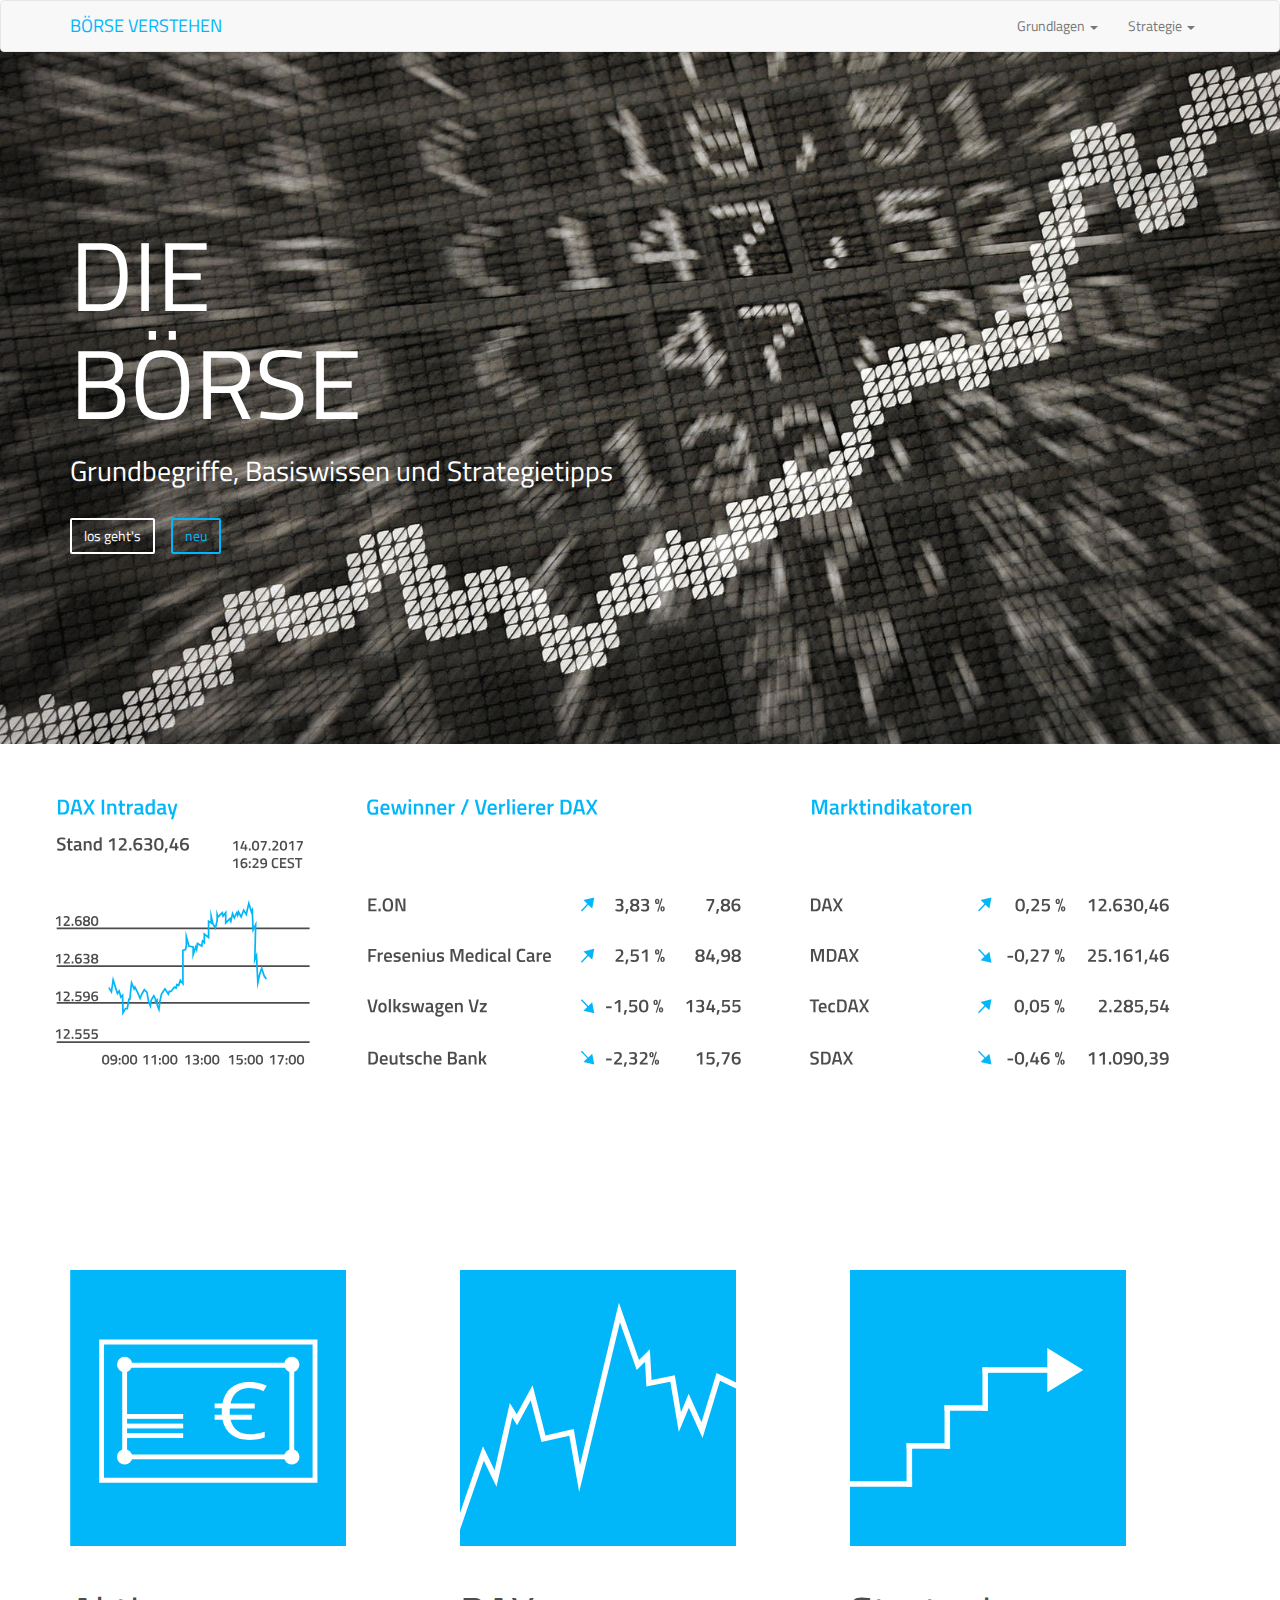
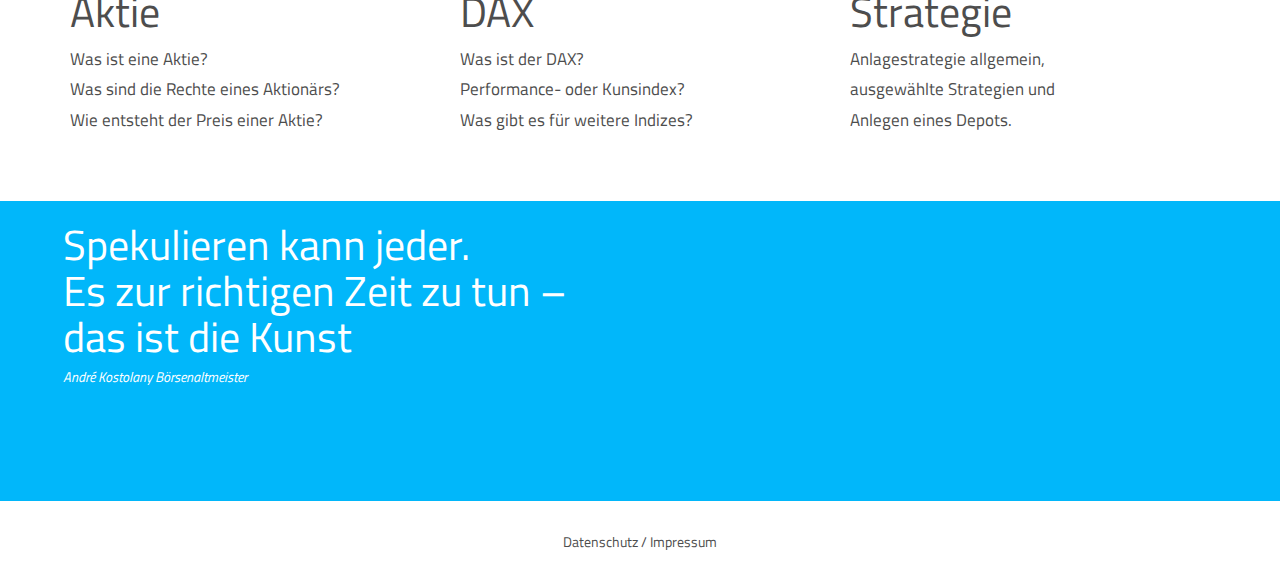
==== index.html @ 1d105162 "boersenseite" ====
<!DOCTYPE html>
<html lang="de">
   <head>
    <meta charset="UTF-8">
	<meta http-equiv="X-UA-Compatible" content="IE=edge">
	<meta name="viewport" content="width=device-width, initial-scale=1">
    <title>Boerse-verstehen</title>
    <!-- Bootstrap -->
	<link href="css/bootstrap.css" rel="stylesheet">
	<link href="css/style.css" rel="stylesheet" type="text/css">
	<link href="https://fonts.googleapis.com/css?family=Titillium+Web:300i,400" rel="stylesheet"> 
	<link href="animate.css" rel="stylesheet" type="text/css">
  </head>
  
  <body>
  <nav class="navbar navbar-default">
  <div class="container">
      <!-- Brand and toggle get grouped for better mobile display -->
      <div class="navbar-header">
        <button type="button" class="navbar-toggle collapsed" data-toggle="collapse" data-target="#defaultNavbar1" aria-expanded="false"><span class="sr-only">Toggle navigation</span><span class="icon-bar"></span><span class="icon-bar"></span><span class="icon-bar"></span></button>
        <a class="navbar-brand" href="#">BÖRSE VERSTEHEN</a></div>
      <!-- Collect the nav links, forms, and other content for toggling -->
      
    <div class="collapse navbar-collapse" id="defaultNavbar1">
      <ul class="nav navbar-nav navbar-right">
          <li class="dropdown"><a href="#" class="dropdown-toggle" data-toggle="dropdown" role="button" aria-haspopup="true" aria-expanded="false">Grundlagen
           <span class="caret"></span></a>
            <ul class="dropdown-menu">
              <li><a href="Boerse.html">Börse</a></li>
              <li><a href="Dax.html">DAX</a></li>
              <li><a href="Aktie.html">Aktie</a></li>
              <li><a href="Anleihe.html">Anlage</a></li>
              <li><a href="Fond.html">Fonds</a></li>
              
            </ul>
          </li>
          <li class="dropdown"><a href="#" class="dropdown-toggle" data-toggle="dropdown" role="button" aria-haspopup="true" aria-expanded="false">Strategie
           <span class="caret"></span></a>
            <ul class="dropdown-menu">
              <li><a href="depot.html">Depot</a></li>
              <li><a href="strategie.html">Einstieg</a></li>
              
            </ul>
          </li>
        </ul>
        
      </div>
  </div>
  </nav>
  
  
 
 <div class="container-fluid bg-1 text-center"> 
   <div class="container">
   	
     <h1>	DIE <br>
     		BÖRSE 
     </h1>
     	<h2>Grundbegriffe, Basiswissen und Strategietipps
     		<br> 
     		<br> 
     		<a href="Boerse.html"><button type="button" class="btn btn-default">los geht's </button>  </a> 
     		<a href="depot.html"> <button type="button" class="btn btn-default boot">neu</button></a>
     	</h2>
     
     
 </div>
 </div>
 
 
 
 
<div class="container aktuell">
	
</div>
 
<div class="container aktuell2">
	
</div>
  
<div class="container aktuell3">
	
</div>

 <div class="container uebersicht">
 	 
 	 <div class="row">
 	 <div class="col-sm-4">
 	   <a href="Aktie.html"> <img src="img/Aktien.svg" alt="Aktie" class="center-block img-responsive " style="width:100%"> </a>
 	   <h3> Aktie</h3>
 	   <p>Was ist eine Aktie? <br>
Was sind die Rechte eines Aktionärs? <br>	
Wie entsteht der Preis einer Aktie?  </p>
    </div>
    <div class="col-sm-4">
      
      <a href="Dax.html"><img src="img/Dax.svg" alt="Fassbrause" class="center-block img-responsive" style="width:100%"> </a>
      <h3> DAX</h3>
      <p>Was ist der DAX? <br>
      Performance- oder Kunsindex? <br>
      Was gibt es für weitere Indizes? <br>
</p>
    </div>
    <div class="col-sm-4">
      
      <a href="strategie.html"> <img src="img/Strategie.svg" alt="bierbuckelfest" class="center-block img-responsive" style="width:100%"> </a>
      <h3> Strategie</h3>
      <p>Anlagestrategie allgemein, <br>
      ausgewählte Strategien und <br>
      Anlegen eines Depots.
       </p>
    </div>
  
  </div>
  </div>
  
  <div class="container-fluid zitat">
  <div class="container">
   <h2>Spekulieren kann jeder. <br>
Es zur richtigen Zeit zu tun – <br>
das ist die Kunst
</h2>
   <h5> André Kostolany Börsenaltmeister</h5>
   </div>
	  </div>
<footer>
   <div class="container-fluid footer text-center">
    	<a href="datim.html">Datenschutz / Impressum</a>
    </div>
</footer>
<!-- jQuery (necessary for Bootstrap's JavaScript plugins) --> 
	<script src="js/jquery-1.11.3.min.js"></script>

	<!-- Include all compiled plugins (below), or include individual files as needed --> 
	<script src="js/bootstrap.js"></script>
  </body>
</html>
---- css/style.css ----
@charset "UTF-8";

body {
	font-family: 'Titillium Web', sans-serif;
	line-height: 1.8;
	color: #4d4d4d;
	background-color: #FFFFFF;
}

.navbar-default .navbar-brand {
  color: #01B7FA;
}
.navi-unten img {
	padding-left: 0em;
	
}
.navi-unten {
	margin-top: 2em;
	
}
/*button*/
.btn {
  display: inline-block;
  padding: 6px 12px;
  margin-bottom: 0;
  margin-right: 10px;
  font-size: 14px;
  font-weight: normal;
  line-height: 1.42857143;
  text-align: center;
  white-space: nowrap;
  vertical-align: middle;
  -ms-touch-action: manipulation;
      touch-action: manipulation;
  cursor: pointer;
  -webkit-user-select: none;
     -moz-user-select: none;
      -ms-user-select: none;
          user-select: none;
  background-image: none;
	background-color: transparent;
  border: 2px solid white ;
  border-radius: 2px;
 color: white;
 
}
.btn:hover,
.btn:focus,
.btn.focus {
  color: #01B7FA;
  text-decoration: none;
}
	
.navbar-default .navbar-brand {
  color: #01B7FA;
}
.boot{
color: #01B7FA;	
border: 2px solid #01B7FA ;
}
.zitat {
	background-color: #01B7FA;
	margin-top: 4em;
}

.aktuell img {
   	padding: 6em;
	padding-left:0em;
	padding-bottom: 3em;
}
.h5,h5 {
	font-style: italic;
	color: #fff;
}
/* for mobile */
@media only screen and (max-width: 415px ) {
	.aktuell {
	background-image: url(../img/aktueller-stand-mobile01.svg);
	height: 300px;
	background-size: contain;
	background-repeat: no-repeat;
	margin-top: 1em;
		padding-right:2em;
	
}
		.aktuell2 {
	background-image: url(../img/aktueller-stand-mobile02.svg);
	height: 300px;
	background-size: contain;
	background-repeat: no-repeat;

			padding-right:2em;
	
		}
		.aktuell3 {
	background-image: url(../img/aktueller-stand-mobile03.svg);
	height: 300px;
	background-size: contain;
	background-repeat: no-repeat;
	
			padding-right:2em;
	
		}
	.gruppe img{
	padding-left:0px;
	margin-top: 2em;
}
	.bg-1 {
	height:400px;
	background-color: #DEDEDE;
	background-image: url(../img/header.png);
	background-size: cover;
	background-repeat: no-repeat;
		margin-top: -2em;
	
}
.container-fluid.bg-1.text-center h1 {
	padding-top: 1em;
	color: #ffffff;
	font-size: 3.8em;
	text-align: left;
	
}
	.container-fluid.bg-1.text-center h2 {
	color: #ffffff;
	font-size: 1.4em;
	text-align: left;
	
}
	.zitat  {
	height: 200px;
	margin-top: 2em;
		padding-left: 0px;
	}
	.zitat h2, .h2 {
		font-size: 1.4em;
		/*margin-top: -0.3em;*/
		color: #fff;
		
	}
	
	.headerbild {
		background-image: url( ../img/Aktie-header.png);
		height: 10em;
		background-size: cover;
		background-repeat: no-repeat;
		margin-top: -2em;
		
	
	}
	.headerbild2 {
		background-image: url( ../img/Boerse-header.png);
		height: 10em;
		background-size: cover;
		background-repeat: no-repeat;
		margin-top: -2em;
		
	
	}
	.headerbild3 {
		background-image: url( ../img/anlage-header.png);
		height: 10em;
		background-size: cover;
		background-repeat: no-repeat;
		margin-top: -2em;
		
	
	}
	.headerbild4 {
		background-image: url( ../img/Dax-header.png);
		height: 10em;
		background-size: cover;
		background-repeat: no-repeat;
		margin-top: -2em;	
	}
	.headerbild5 {
		background-image: url(  ../img/Fond-header.png);
		height: 10em;
		background-size: cover;
		background-repeat: no-repeat;
		margin-top: -2em;	
	}
	.headerbild6 {
		background-image: url( ../img/depot-header.png);
		height: 10em;
		background-size: cover;
		background-repeat: no-repeat;
		margin-top: -2em;	
	}
	.headerbild7 {
		background-image: url( ../img/strategie-header.png);
		height: 10em;
		background-size: cover;
		background-repeat: no-repeat;
		margin-top: -2em;	
	}
	.headerbild8 {
		background-image: url( ../img/im-header.png);
		height: 10em;
		background-size: cover;
		background-repeat: no-repeat;
		margin-top: -2em;	
	}
}
/* for tablet */

	@media only screen and (min-width: 415px ) {
	.aktuell {
	background-image: url(../img/aktueller-stand-mobile01.svg);
	height: 400px;
	background-size: contain;
	background-repeat: no-repeat;
	margin-top: 2em;
	
}
	.aktuell2 {
	background-image: url(../img/aktueller-stand-mobile02.svg);
	height: 400px;
	background-size: contain;
	background-repeat: no-repeat;
	margin-top: 1em;
	
		
		}
	.aktuell3 {
	background-image: url(../img/aktueller-stand-mobile03.svg);
	height: 400px;
	background-size: contain;
	background-repeat: no-repeat;
	margin-top: 1em;
	
		}
		
	.gruppe img{
	padding-left:0px;
	margin-top: 2em;
}
		
		.bg-1 {
	height:400px;
	background-color: #DEDEDE;
	background-image: url(../img/header.png);
	background-size: cover;
	background-repeat: no-repeat;
			margin-top: -2em;
	
	
}

.container-fluid.bg-1.text-center h1 {
	padding-top: 1.4em;
	color: #ffffff;
	font-size: 4em;
	text-align: left;
	
}
	.container-fluid.bg-1.text-center h2 {
	color: #ffffff;
	font-size: 1.6em;
	text-align: left;
	
}
	.zitat {
	height: 200px;
		padding-left: 0px;
	
}
	.zitat h2, .h2 {
		font-size: 2em;
		/*margin-top: -0.3em;*/
		color: #fff;
		}
	.headerbild {
		background-image: url( ../img/Aktie-header.png);
		height: 14em;
		background-size: cover;
		background-repeat: no-repeat;
		margin-top: -2em;
		}
		.headerbild2 {
		background-image: url( ../img/Boerse-header.png);
		height: 14em;
		background-size: cover;
		background-repeat: no-repeat;
		margin-top: -2em;
		}
		.headerbild3 {
		background-image: url( ../img/anlage-header.png);
		height: 14em;
		background-size: cover;
		background-repeat: no-repeat;
		margin-top: -2em;
		}
		.headerbild4 {
		background-image: url( ../img/Dax-header.png);
		height: 14em;
		background-size: cover;
		background-repeat: no-repeat;
		margin-top: -2em;
		}
		.headerbild5 {
		background-image: url(  ../img/Fond-header.png);
		height: 14em;
		background-size: cover;
		background-repeat: no-repeat;
		margin-top: -2em;
		}.headerbild6 {
		background-image: url( ../img/depot-header.png);
		height: 14em;
		background-size: cover;
		background-repeat: no-repeat;
		margin-top: -2em;
		}
		.headerbild7 {
		background-image: url( ../img/strategie-header.png);
		height: 14em;
		background-size: cover;
		background-repeat: no-repeat;
		margin-top: -2em;
		}
			.headerbild8 {
		background-image: url( ../img/im-header.png);
		height: 14em;
		background-size: cover;
		background-repeat: no-repeat;
		margin-top: -2em;
		}
	
	

}
/* for desktop */
	@media only screen and (min-width: 967px ) {
	
	.aktuell {
	background-image: url(../img/aktueller-stand-02.svg);
	height: 400px;
	background-size: contain;
		background-repeat: no-repeat;
	margin-top: 3em;
	
}	
	.aktuell2{
	display:none;
		}
		
	.aktuell3{
	display:none;
		}
	.gruppe img{
	margin-left:1em;
	margin-top: 1em;
}
		.bg-1 {
	height:700px;
	background-color: #DEDEDE;
	background-image: url(../img/header.png);
	background-size: cover;
	background-repeat: no-repeat;
			margin-top: -2em;
		
	
}

.container-fluid.bg-1.text-center h1 {
	padding-top: 1.6em;
	color: #ffffff;
	font-size: 7em;
	text-align: left;
	
}
	.container-fluid.bg-1.text-center h2 {
	color: #ffffff;
	font-size: 2em;
	text-align: left;
	
}
	.zitat {
	height:300px;
	padding-left: 0px;
	
}
	.zitat h2, .h2 {
		font-size: 3em;
		/*margin-top: -0.3em;*/
		color: #fff;
		}
	.headerbild {
		background-image: url( ../img/Aktie-header.png);
		height: 16em;
		background-size: cover;
		background-repeat: no-repeat;
		margin-top: -2em;
		}
		.headerbild2 {
		background-image: url( ../img/Boerse-header.png);
		height: 16em;
		background-size: cover;
		background-repeat: no-repeat;
		margin-top: -2em;
		}
		.headerbild3 {
		background-image: url( ../img/anlage-header.png);
		height: 16em;
		background-size: cover;
		background-repeat: no-repeat;
		margin-top: -2em;
		}
		.headerbild4 {
		background-image: url( ../img/Dax-header.png);
		height: 16em;
		background-size: cover;
		background-repeat: no-repeat;
		margin-top: -2em;
		}
		.headerbild5 {
		background-image: url( ../img/Fond-header.png);
		height: 16em;
		background-size: cover;
		background-repeat: no-repeat;
		margin-top: -2em;
		}
		.headerbild6 {
		background-image: url( ../img/depot-header.png);
		height: 16em;
		background-size: cover;
		background-repeat: no-repeat;
		margin-top: -2em;
		}
		.headerbild7 {
		background-image:  url( ../img/strategie-header.png);
		height: 16em;
		background-size: cover;
		background-repeat: no-repeat;
		margin-top: -2em;
		}
			.headerbild8 {
		background-image:  url( ../img/im-header.png);
		height: 16em;
		background-size: cover;
		background-repeat: no-repeat;
		margin-top: -2em;
		}
	

}
/* for large desktop */
	@media only screen and (min-width: 1500px ) {
	
	.aktuell {
	background-image: url(../img/aktueller-stand-02.svg);
	height: 400px;
	background-size: contain;
	background-repeat: no-repeat;
	margin-top: 3em;
	
}
	.aktuell2{
	display:none;
		}
		
	.aktuell3{
	display:none;
		}
		
	.gruppe img{
	margin-left:1em;
	margin-top: 1em;
}
		.bg-1 {
	height:800px;
	background-color: #DEDEDE;
	background-image: url(../img/header.png);
	background-size: cover;
	background-repeat: no-repeat;
			margin-top: -2em;
		
	
}

	.container-fluid.bg-1.text-center h1 {
	padding-top: 2em;
	color: #ffffff;
	font-size: 7em;
	text-align: left;
	
}
	.container-fluid.bg-1.text-center h2 {
	color: #ffffff;
	font-size: 2em;
	text-align: left;
	
}
	.headerbild {
		background-image: url( ../img/Aktie-header.png);
		height: 22em;
		background-size: cover;
		background-repeat: no-repeat;
		margin-top: -2em;
	
	}
		.headerbild2 {
		background-image: url( ../img/Boerse-header.png);
		height: 22em;
		background-size: cover;
		background-repeat: no-repeat;
		margin-top: -2em;
	}
		
		.headerbild3 {
		background-image: url( ../img/anlage-header.png);
		height: 22em;
		background-size: cover;
		background-repeat: no-repeat;
		margin-top: -2em;
	}
		.headerbild4 {
		background-image: url( ../img/Dax-header.png);
		height: 22em;
		background-size: cover;
		background-repeat: no-repeat;
		margin-top: -2em;
	}
		.headerbild5 {
		background-image: url(../img/Fond-header.png);
		height: 22em;
		background-size: cover;
		background-repeat: no-repeat;
		margin-top: -2em;
	}
		.headerbild6 {
		background-image: url( ../img/depot-header.png);
		height: 22em;
		background-size: cover;
		background-repeat: no-repeat;
		margin-top: -2em;
	}
		.headerbild7 {
		background-image:  url( ../img/strategie-header.png);
		height: 22em;
		background-size: cover;
		background-repeat: no-repeat;
		margin-top: -2em;
	}
		.headerbild8 {
		background-image:  url( ../img/im-header.png);
		height: 22em;
		background-size: cover;
		background-repeat: no-repeat;
		margin-top: -2em;
	}

}

.uebersicht .center-block, img {
   	padding: 6em;
	padding-left:0em;
	padding-bottom: 3em;
}
.uebersicht h3, .h3{
	color:#4d4d4d;
	font-size: 3em;
	margin-top: 0px;
}
.uebersicht p, .p{
	color:#4d4d4d;
	font-size: 1.2em;
}




/* collapse */
.panel-default > .panel-heading {
 	background-color: transparent;
    border-color: transparent;
}
.panel-default {
   border: none;

}
.panel {
	border:1px solid transparent;
	/*border-bottom:1px solid rgba(77,77,77,1.00); */
	
}
.panel-group .panel {
	border-radius: 0px;
}
.new .img-responsive, img{
	Padding: 0em;
	padding-left: 2em;
    
}

.panel-heading {
	padding-left: 0px;
}
.panel-title {
	margin-bottom: -10px;
}
a:hover, a:focus {
    text-decoration: none;
}
.col-sm-6 {
	padding-left: 0px;
}
.footer {
	padding-top: 2em;
	padding-bottom: 2em;
}
.footer a{
	color:#4d4d4d;
}
a:hover, a:focus {
    color: #4d4d4d;
	text-decoration: none;
}
.panel-title{
	border-bottom: 2px solid rgba(77,77,77,1.00);
}
.panel {
-webkit-box-shadow: 0 1px 1px transparent;
box-shadow: 0 1px 1px transparent;
}

.bild img {
 padding-left: 0em;
	height: 12em;
	margin-bottom:2em;
}

.blau {
	background-color: #01b7fa;
	color: #fff;
	margin-top: 2em;
	margin-bottom: 2em;
}
.blau p{
	padding-top: 2em;
    padding-bottom: 2em;
	padding-left: 2em;
}
.kleinB{
	font-size: 12px;
	margin-top:12px;
}

.navbar-default .navbar-toggle {
    border-color: transparent;
}
.navbar-toggle {
	border-radius: 0px;}
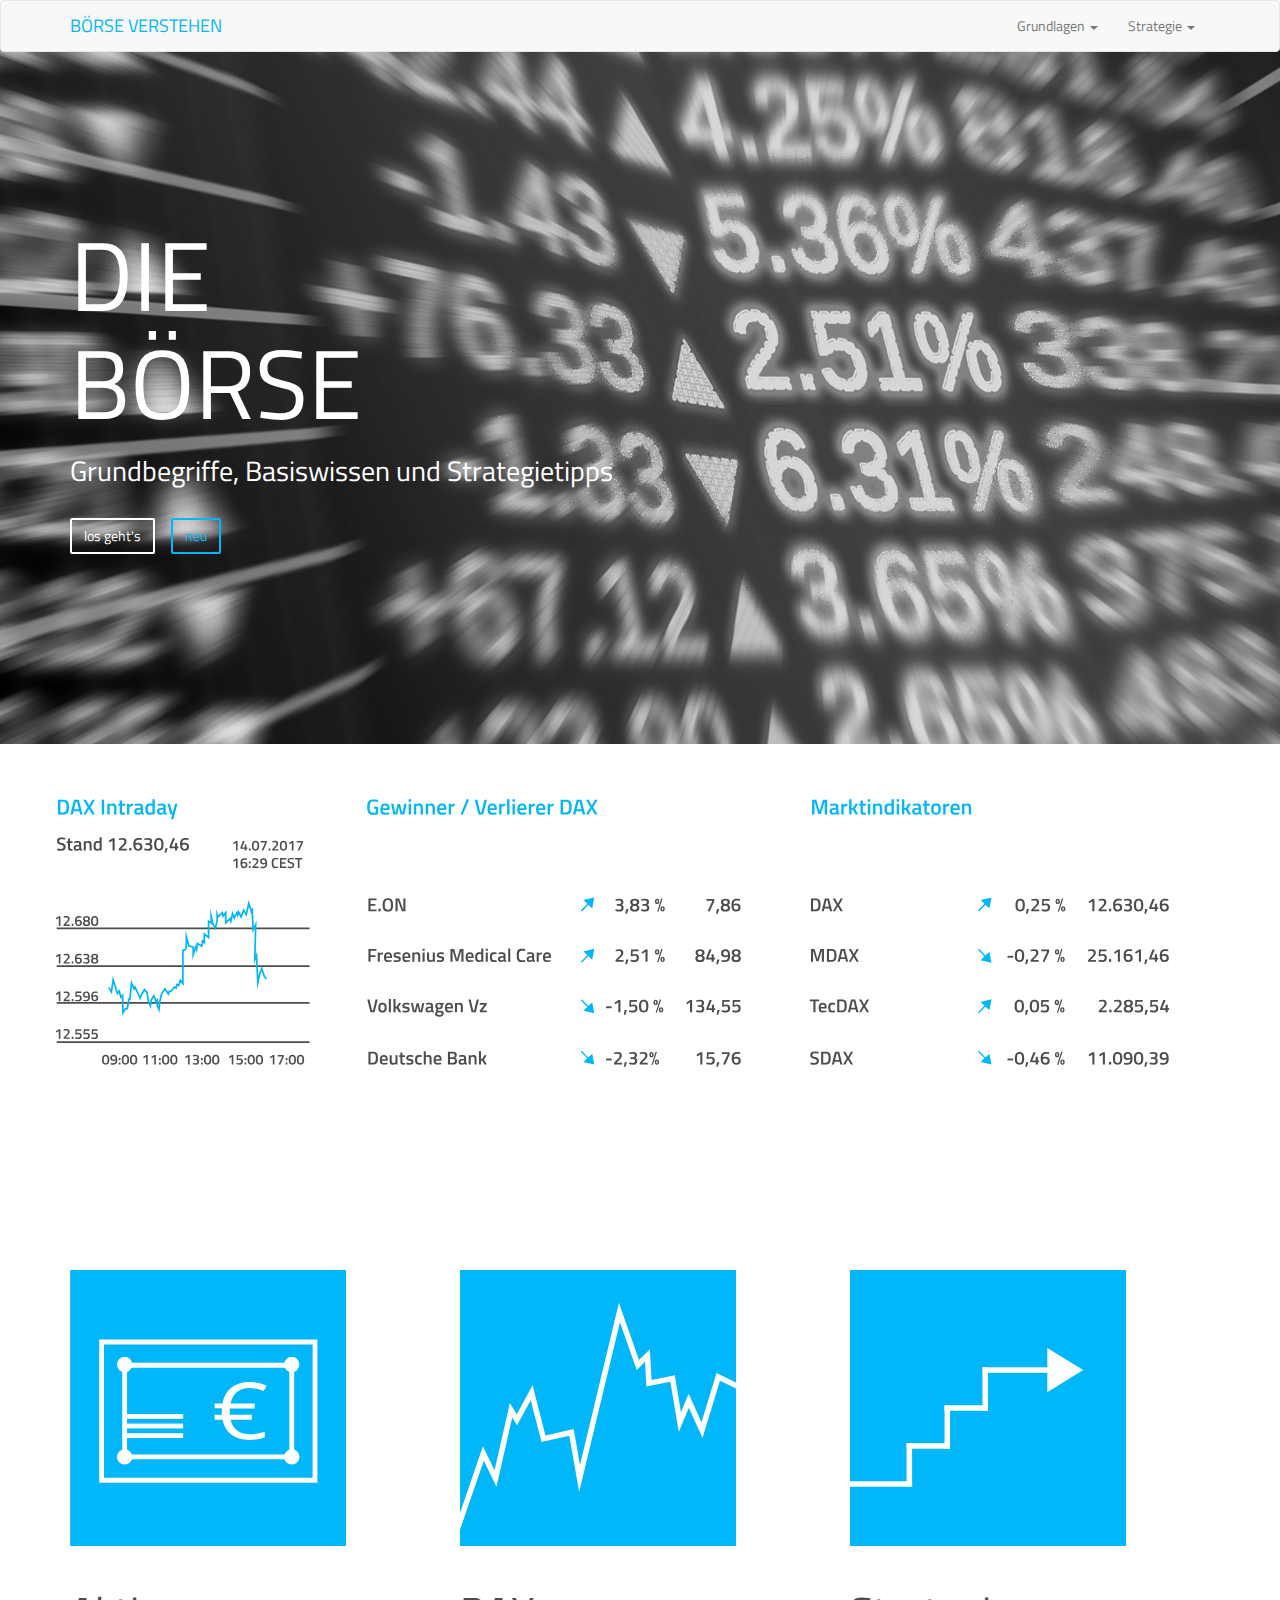
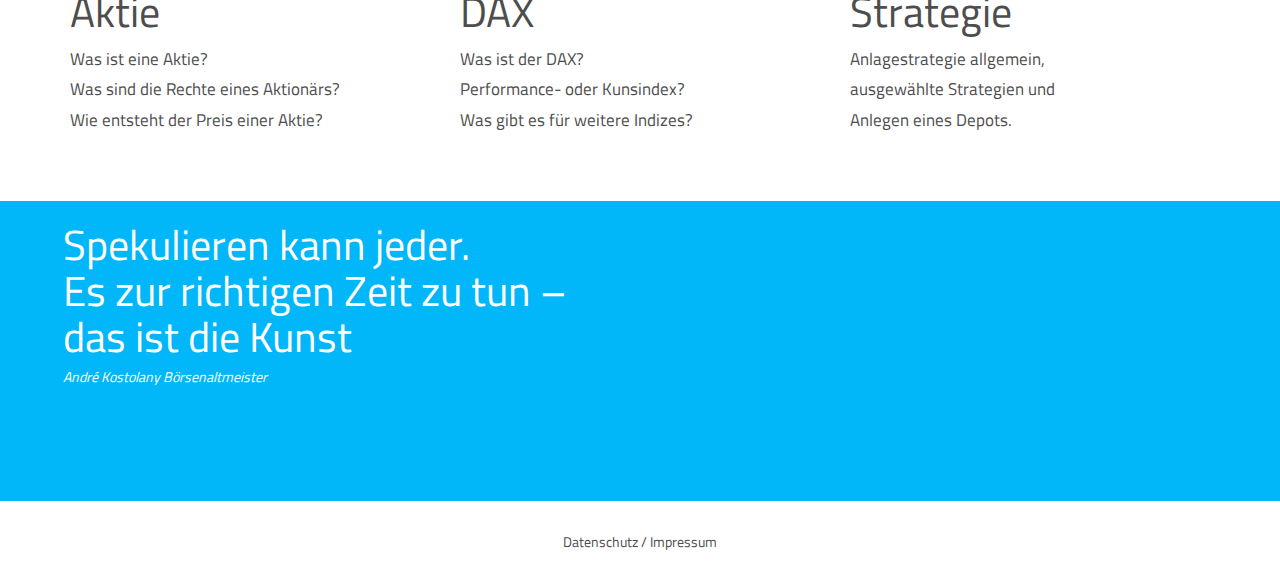
==== commit 4a3e86c0: "delete gf" ====
--- a/index.html
+++ b/index.html
@@ -8,7 +8,6 @@
     <!-- Bootstrap -->
 	<link href="css/bootstrap.css" rel="stylesheet">
 	<link href="css/style.css" rel="stylesheet" type="text/css">
-	<link href="https://fonts.googleapis.com/css?family=Titillium+Web:300i,400" rel="stylesheet"> 
 	<link href="animate.css" rel="stylesheet" type="text/css">
   </head>
   
@@ -134,4 +133,4 @@
 	<!-- Include all compiled plugins (below), or include individual files as needed --> 
 	<script src="js/bootstrap.js"></script>
   </body>
-</html>+</html>
--- a/css/style.css
+++ b/css/style.css
@@ -108,7 +108,7 @@
 	.bg-1 {
 	height:400px;
 	background-color: #DEDEDE;
-	background-image: url(../img/header.png);
+	background-image: url(../img/new-header.jpg);
 	background-size: cover;
 	background-repeat: no-repeat;
 		margin-top: -2em;
@@ -652,3 +652,31 @@
 .navbar-toggle {
 	border-radius: 0px;}
 
+
+
+/* titillium-web-300 - latin */
+@font-face {
+  font-family: 'Titillium Web';
+  font-style: normal;
+  font-weight: 300;
+  src: url('/fonts/titillium-web-v6-latin-300.eot'); /* IE9 Compat Modes */
+  src: local('Titillium Web Light'), local('TitilliumWeb-Light'),
+       url('/fonts/titillium-web-v6-latin-300.eot?#iefix') format('embedded-opentype'), /* IE6-IE8 */
+       url('/fonts/titillium-web-v6-latin-300.woff2') format('woff2'), /* Super Modern Browsers */
+       url('/fonts/titillium-web-v6-latin-300.woff') format('woff'), /* Modern Browsers */
+       url('/fonts/titillium-web-v6-latin-300.ttf') format('truetype'), /* Safari, Android, iOS */
+       url('/fonts/titillium-web-v6-latin-300.svg#TitilliumWeb') format('svg'); /* Legacy iOS */
+}
+/* titillium-web-regular - latin */
+@font-face {
+  font-family: 'Titillium Web';
+  font-style: normal;
+  font-weight: 400;
+  src: url('/fonts/titillium-web-v6-latin-regular.eot'); /* IE9 Compat Modes */
+  src: local('Titillium Web Regular'), local('TitilliumWeb-Regular'),
+       url('/fonts/titillium-web-v6-latin-regular.eot?#iefix') format('embedded-opentype'), /* IE6-IE8 */
+       url('/fonts/titillium-web-v6-latin-regular.woff2') format('woff2'), /* Super Modern Browsers */
+       url('/fonts/titillium-web-v6-latin-regular.woff') format('woff'), /* Modern Browsers */
+       url('/fonts/titillium-web-v6-latin-regular.ttf') format('truetype'), /* Safari, Android, iOS */
+       url('/fonts/titillium-web-v6-latin-regular.svg#TitilliumWeb') format('svg'); /* Legacy iOS */
+}
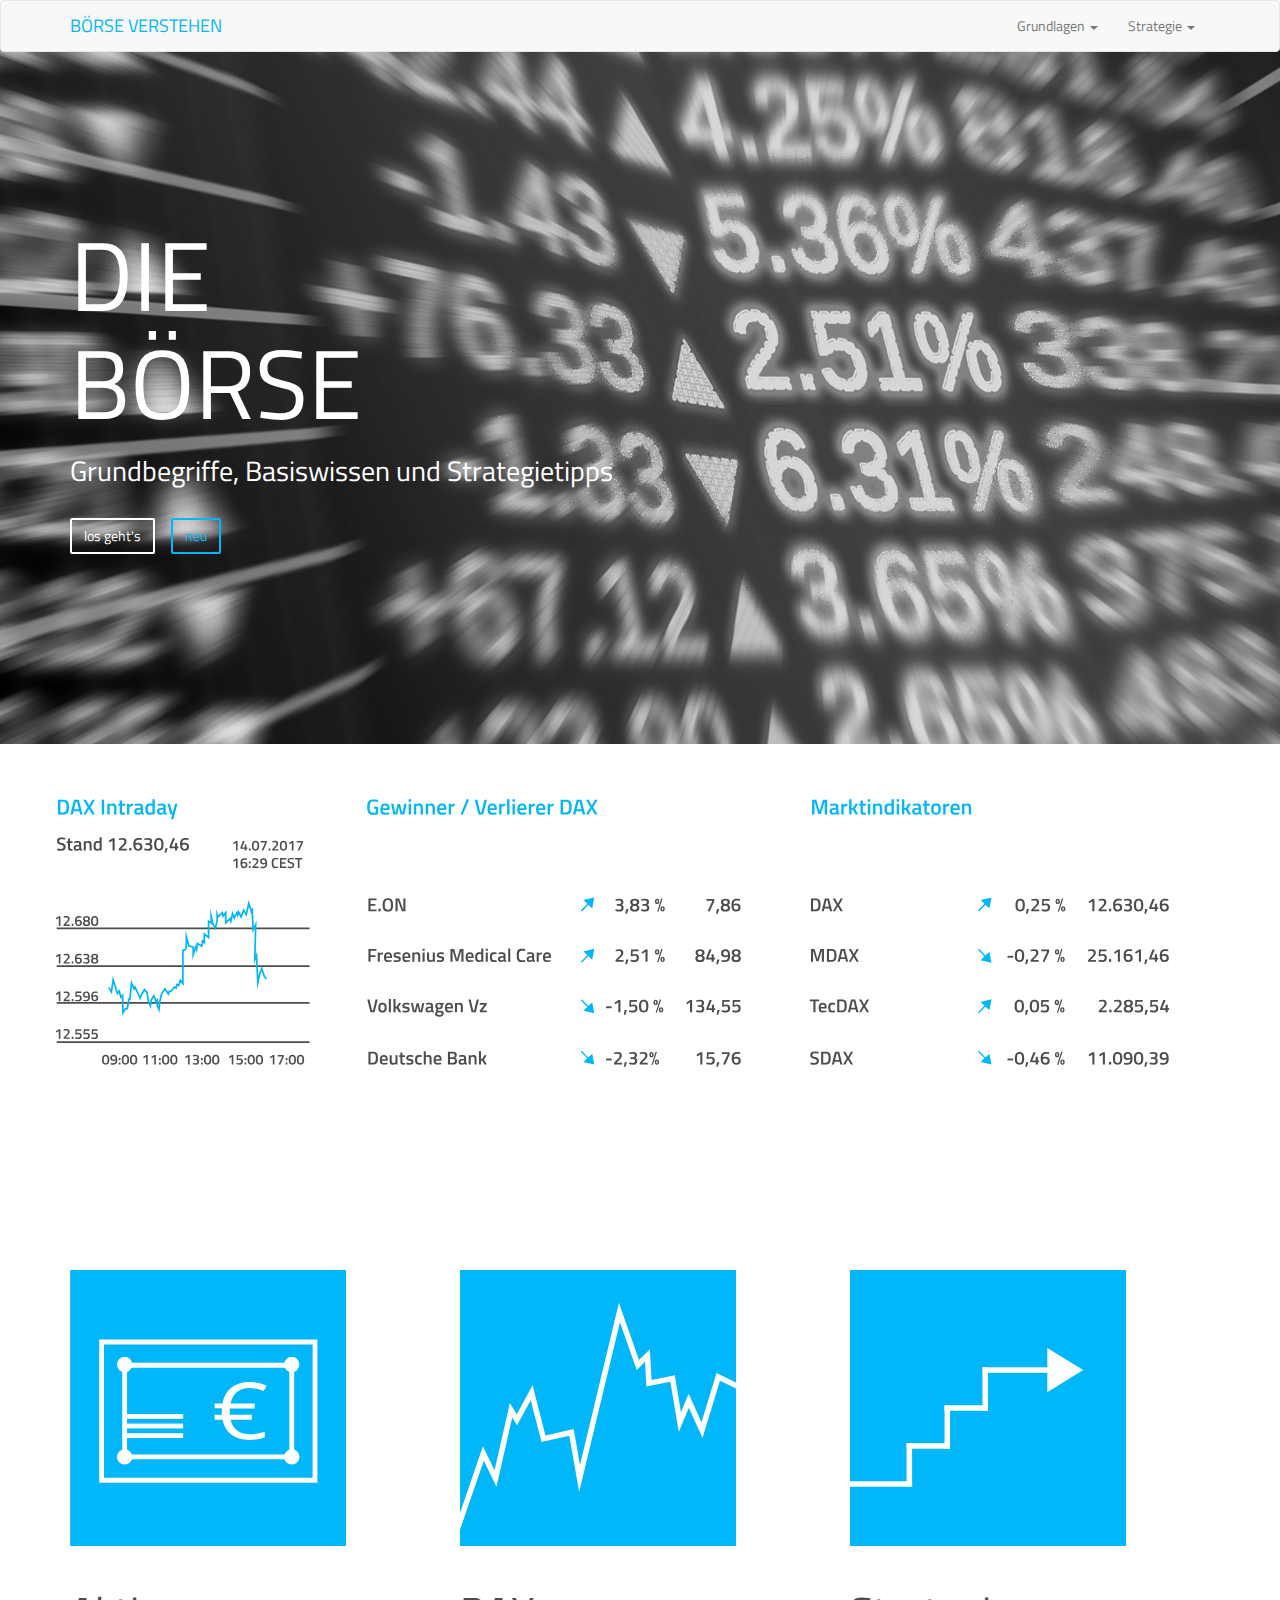
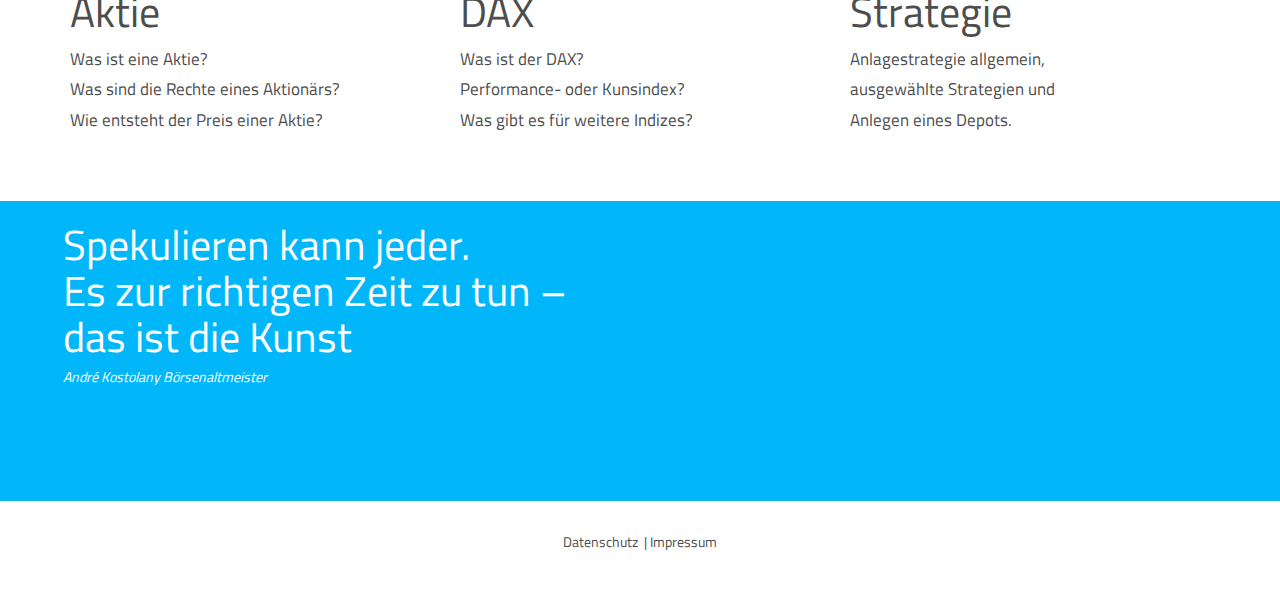
==== commit d2ccf7d9: "dsi" ====
--- a/index.html
+++ b/index.html
@@ -124,7 +124,7 @@
 	  </div>
 <footer>
    <div class="container-fluid footer text-center">
-    	<a href="datim.html">Datenschutz / Impressum</a>
+	   <p> <a href="datenschutz.html">Datenschutz </a>&nbsp;|&nbsp;<a href="impressum.html">Impressum </a> </p>
     </div>
 </footer>
 <!-- jQuery (necessary for Bootstrap's JavaScript plugins) --> 
